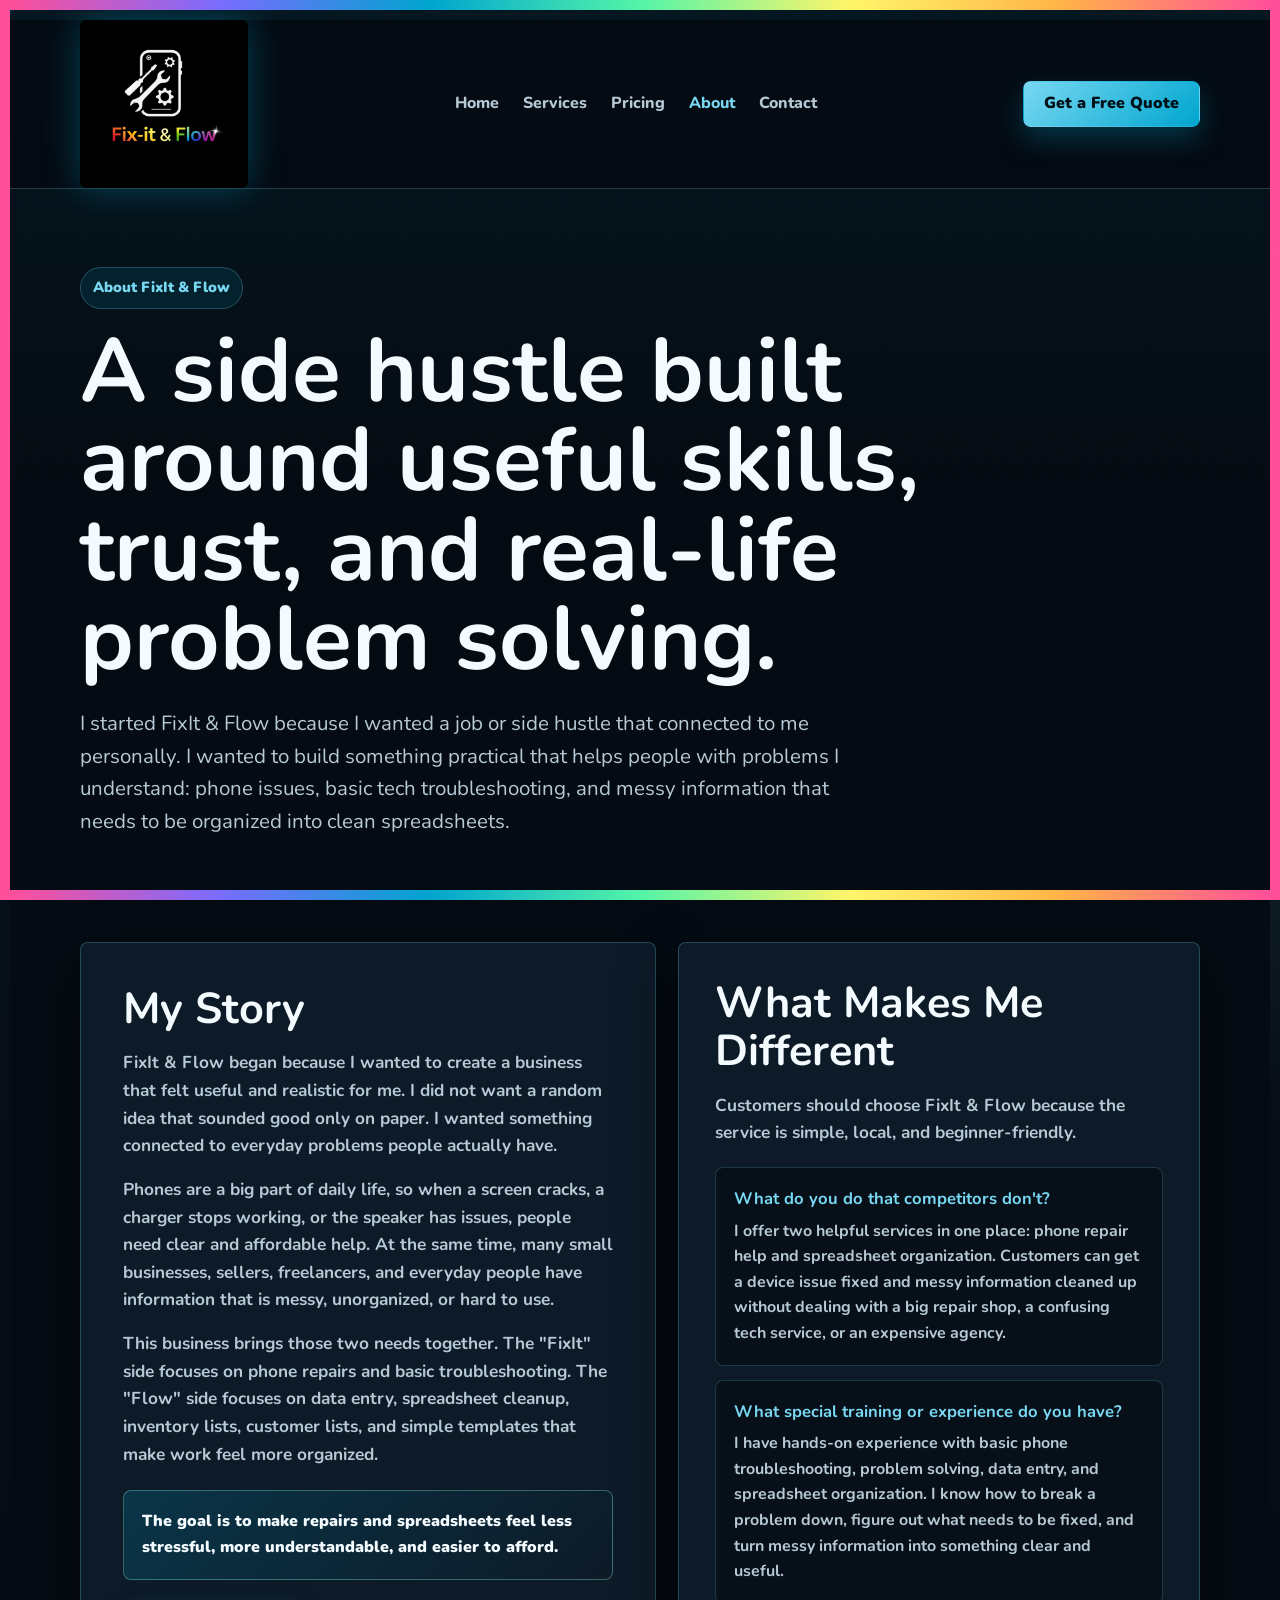
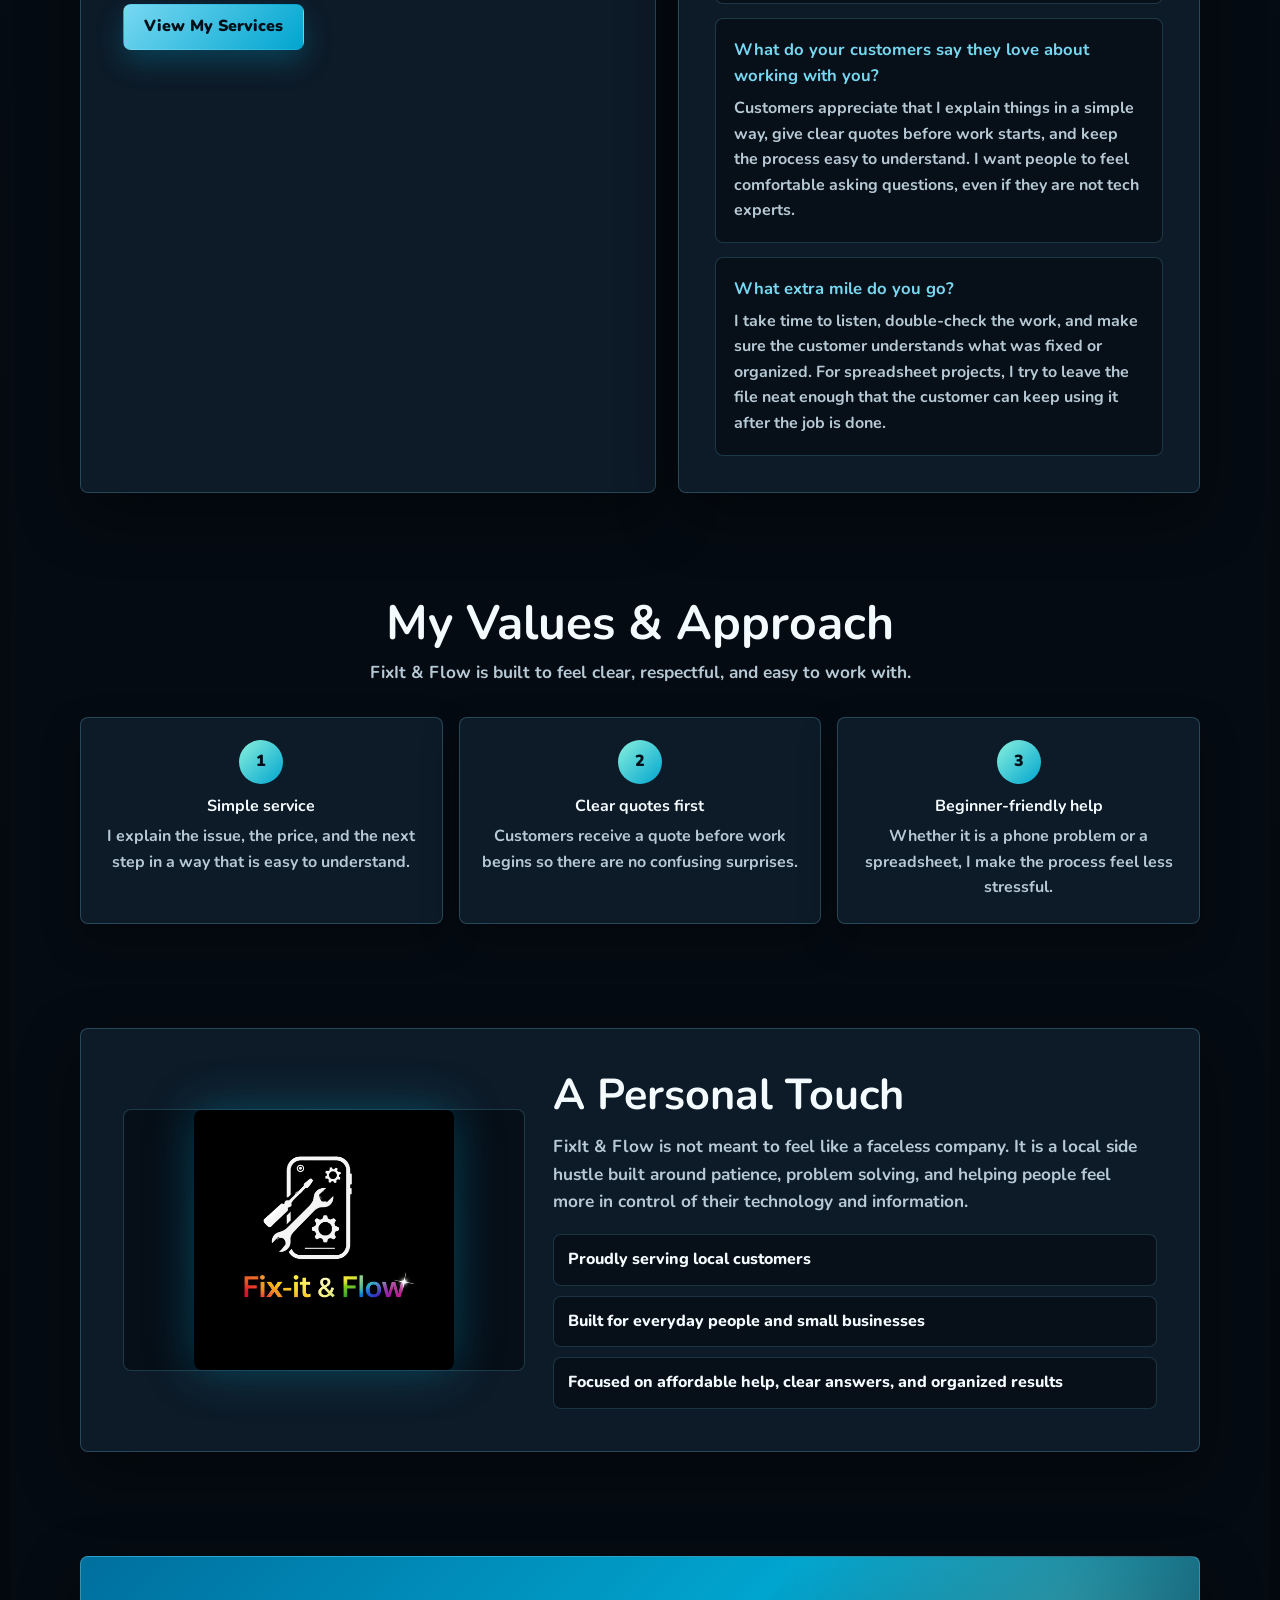
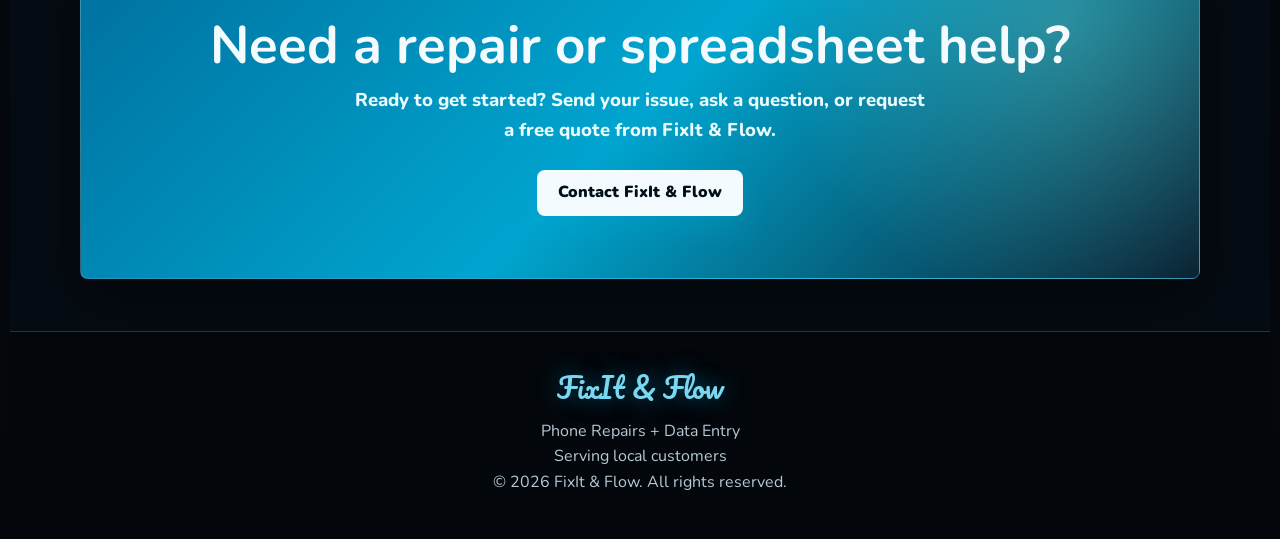
==== about.html @ c1dbcee1 "Add connected FixIt & Flow website pages" ====
﻿<!DOCTYPE html>
<html lang="en">
<head>
  <meta charset="UTF-8">
  <meta name="viewport" content="width=device-width, initial-scale=1.0">
  <title>About | FixIt & Flow Website</title>
  <link rel="preconnect" href="https://fonts.googleapis.com">
  <link rel="preconnect" href="https://fonts.gstatic.com" crossorigin>
  <link href="https://fonts.googleapis.com/css2?family=Nunito:wght@400;600;700;800;900&family=Pacifico&display=swap" rel="stylesheet">
  <style>
    :root {
      --black: #050b12;
      --card: #0d1a27;
      --blue: #00A5CF;
      --sky: #78d8f2;
      --mint: #8af0dd;
      --text: #f4fbff;
      --muted: #b6c9d5;
      --line: rgba(120, 216, 242, 0.24);
      --radius: 8px;
      --shadow: 0 22px 60px rgba(0, 0, 0, 0.38);
    }

    * {
      box-sizing: border-box;
      margin: 0;
      padding: 0;
    }

    html {
      scroll-behavior: smooth;
    }

    body {
      min-height: 100vh;
      padding: 10px;
      color: var(--text);
      font-family: "Nunito", system-ui, sans-serif;
      line-height: 1.6;
      background:
        radial-gradient(circle at 12% 8%, rgba(0, 165, 207, 0.26), transparent 34rem),
        radial-gradient(circle at 84% 18%, rgba(138, 240, 221, 0.14), transparent 30rem),
        linear-gradient(180deg, #08131e 0%, var(--black) 45%, #03070c 100%);
    }

    body::before {
      content: "";
      position: fixed;
      inset: 0;
      z-index: 50;
      pointer-events: none;
      border: 10px solid transparent;
      border-image: linear-gradient(270deg, #ff4f9a, #ffb347, #fff56a, #54f4a8, #00A5CF, #7a6cff, #ff4f9a) 1;
    }

    a {
      color: inherit;
      text-decoration: none;
    }

    .page {
      overflow: hidden;
      min-height: calc(100vh - 20px);
      border-radius: var(--radius);
      background:
        linear-gradient(180deg, rgba(0, 165, 207, 0.08), rgba(0, 0, 0, 0) 30rem),
        var(--black);
    }

    .container {
      width: min(1120px, calc(100% - 32px));
      margin: 0 auto;
    }

    .site-header {
      position: sticky;
      top: 10px;
      z-index: 20;
      border-bottom: 1px solid var(--line);
      background: rgba(5, 11, 18, 0.9);
      backdrop-filter: blur(18px);
    }

    .nav {
      display: flex;
      align-items: center;
      justify-content: space-between;
      min-height: 78px;
      gap: 24px;
    }

    .header-logo {
      display: inline-flex;
      align-items: center;
      flex: 0 0 auto;
    }

    .header-logo img {
      display: block;
      width: clamp(118px, 18vw, 168px);
      height: auto;
      border-radius: 6px;
      filter: drop-shadow(0 0 18px rgba(0, 165, 207, 0.35));
    }

    .nav-links {
      display: flex;
      align-items: center;
      gap: 24px;
      color: var(--muted);
      font-weight: 800;
    }

    .nav-links a:hover,
    .nav-links .active {
      color: var(--sky);
    }

    .button {
      display: inline-flex;
      align-items: center;
      justify-content: center;
      min-height: 46px;
      padding: 0 20px;
      border: 1px solid transparent;
      border-radius: var(--radius);
      color: #001018;
      background: linear-gradient(135deg, var(--sky), var(--blue));
      box-shadow: 0 12px 28px rgba(0, 165, 207, 0.28);
      font-weight: 900;
      transition: transform 180ms ease, box-shadow 180ms ease;
    }

    .button:hover {
      transform: translateY(-2px);
      box-shadow: 0 16px 34px rgba(0, 165, 207, 0.38);
    }

    .hero {
      padding: 88px 0 52px;
    }

    .eyebrow {
      display: inline-flex;
      margin-bottom: 18px;
      padding: 8px 12px;
      border: 1px solid rgba(120, 216, 242, 0.25);
      border-radius: 999px;
      color: var(--sky);
      background: rgba(0, 165, 207, 0.12);
      font-size: 0.92rem;
      font-weight: 900;
    }

    h1 {
      max-width: 900px;
      font-size: clamp(2.7rem, 7vw, 5.6rem);
      line-height: 1;
      letter-spacing: 0;
    }

    .hero-text {
      max-width: 760px;
      margin-top: 22px;
      color: var(--muted);
      font-size: clamp(1.08rem, 2vw, 1.28rem);
    }

    .section {
      padding: 52px 0;
    }

    .section-heading {
      max-width: 760px;
      margin: 0 auto 30px;
      text-align: center;
    }

    .section-heading h2 {
      margin-bottom: 10px;
      font-size: clamp(1.9rem, 4vw, 3rem);
      line-height: 1.1;
    }

    .section-heading p {
      color: var(--muted);
      font-size: 1.08rem;
      font-weight: 700;
    }

    .about-grid {
      display: grid;
      grid-template-columns: minmax(0, 1.05fr) minmax(300px, 0.95fr);
      gap: 22px;
      align-items: stretch;
    }

    .card {
      border: 1px solid var(--line);
      border-radius: var(--radius);
      background: var(--card);
      box-shadow: var(--shadow);
    }

    .story-card {
      padding: clamp(26px, 5vw, 42px);
    }

    .story-card h2,
    .answers-card h2 {
      margin-bottom: 16px;
      color: var(--text);
      font-size: clamp(1.8rem, 4vw, 2.7rem);
      line-height: 1.12;
    }

    .story-card p,
    .answers-card p {
      color: var(--muted);
      font-size: 1.08rem;
      font-weight: 700;
    }

    .story-card p + p {
      margin-top: 16px;
    }

    .story-card .button {
      margin-top: 24px;
    }

    .highlight {
      margin-top: 22px;
      padding: 18px;
      border: 1px solid rgba(138, 240, 221, 0.34);
      border-radius: var(--radius);
      color: var(--text);
      background: linear-gradient(135deg, rgba(0, 165, 207, 0.2), rgba(13, 26, 39, 0.9));
      font-weight: 900;
    }

    .answers-card {
      padding: clamp(24px, 5vw, 36px);
    }

    .answer-list {
      display: grid;
      gap: 14px;
      margin-top: 20px;
      list-style: none;
    }

    .answer-list li {
      padding: 18px;
      border: 1px solid rgba(120, 216, 242, 0.2);
      border-radius: var(--radius);
      background: rgba(5, 11, 18, 0.64);
    }

    .answer-list strong {
      display: block;
      margin-bottom: 6px;
      color: var(--sky);
      font-size: 1.04rem;
    }

    .answer-list span {
      display: block;
      color: var(--muted);
      font-weight: 700;
    }

    .values {
      display: grid;
      grid-template-columns: repeat(3, minmax(0, 1fr));
      gap: 16px;
    }

    .value-card {
      padding: 22px;
      border: 1px solid var(--line);
      border-radius: var(--radius);
      background: var(--card);
      text-align: center;
      box-shadow: 0 16px 38px rgba(0, 0, 0, 0.25);
    }

    .value-marker {
      display: grid;
      place-items: center;
      width: 44px;
      height: 44px;
      margin: 0 auto 12px;
      border-radius: 50%;
      color: #001018;
      background: linear-gradient(135deg, var(--mint), var(--blue));
      font-weight: 900;
    }

    .value-card strong {
      display: block;
      margin-bottom: 8px;
      color: var(--text);
      line-height: 1.25;
    }

    .value-card p {
      color: var(--muted);
      font-weight: 700;
    }

    .personal-card {
      display: grid;
      grid-template-columns: minmax(0, 0.8fr) minmax(0, 1.2fr);
      gap: 28px;
      align-items: center;
      padding: clamp(26px, 5vw, 42px);
    }

    .logo-panel {
      display: grid;
      place-items: center;
      min-height: 260px;
      border: 1px solid rgba(120, 216, 242, 0.22);
      border-radius: var(--radius);
      background:
        radial-gradient(circle, rgba(0, 165, 207, 0.18), transparent 62%),
        rgba(5, 11, 18, 0.72);
    }

    .logo-panel img {
      width: min(260px, 76%);
      height: auto;
      border-radius: 8px;
      filter: drop-shadow(0 0 24px rgba(0, 165, 207, 0.34));
    }

    .personal-card h2 {
      margin-bottom: 14px;
      font-size: clamp(1.8rem, 4vw, 2.7rem);
      line-height: 1.12;
    }

    .personal-card p {
      color: var(--muted);
      font-size: 1.08rem;
      font-weight: 700;
    }

    .fact-list {
      display: grid;
      gap: 10px;
      margin-top: 18px;
      list-style: none;
    }

    .fact-list li {
      padding: 12px 14px;
      border: 1px solid rgba(120, 216, 242, 0.18);
      border-radius: var(--radius);
      color: var(--text);
      background: rgba(5, 11, 18, 0.62);
      font-weight: 800;
    }

    .cta-panel {
      padding: clamp(34px, 7vw, 62px);
      border: 1px solid rgba(120, 216, 242, 0.35);
      border-radius: var(--radius);
      background:
        radial-gradient(circle at 88% 20%, rgba(138, 240, 221, 0.28), transparent 18rem),
        linear-gradient(135deg, #006f9e, var(--blue), #0b2232);
      text-align: center;
      box-shadow: var(--shadow);
    }

    .cta-panel h2 {
      font-size: clamp(2rem, 5vw, 3.3rem);
      line-height: 1.05;
    }

    .cta-panel p {
      max-width: 580px;
      margin: 12px auto 24px;
      color: #e8fbff;
      font-size: 1.16rem;
      font-weight: 800;
    }

    .button-light {
      color: #001018;
      background: var(--text);
    }

    .footer {
      padding: 34px 0;
      border-top: 1px solid var(--line);
      color: var(--muted);
      background: #03070c;
      text-align: center;
    }

    .footer-logo {
      display: block;
      margin-bottom: 8px;
      color: var(--sky);
      font-family: "Pacifico", cursive;
      font-size: 1.75rem;
      text-shadow: 0 0 22px rgba(0, 165, 207, 0.5);
    }

    @media (max-width: 900px) {
      .nav {
        align-items: flex-start;
        flex-direction: column;
        padding: 16px 0;
      }

      .nav-links {
        width: 100%;
        flex-wrap: wrap;
        gap: 14px 18px;
      }

      .nav .button {
        width: 100%;
      }

      .about-grid,
      .values,
      .personal-card {
        grid-template-columns: 1fr;
      }
    }

    @media (max-width: 560px) {
      body {
        padding: 7px;
      }

      body::before {
        border-width: 7px;
      }

      .container {
        width: min(100% - 22px, 1120px);
      }

      .hero {
        padding: 58px 0 36px;
      }

      .section {
        padding: 42px 0;
      }

      .header-logo img {
        width: 132px;
      }
    }
  </style>
</head>
<body>
  <div class="page">
    <header class="site-header">
      <nav class="container nav" aria-label="Main navigation">
        <a class="header-logo" href="index.html" aria-label="FixIt & Flow home">
          <img src="fixit-flow-logo.jpeg" alt="Fix-it & Flow logo">
        </a>
        <div class="nav-links">
          <a href="index.html">Home</a>
          <a href="index.html#services">Services</a>
          <a href="index.html#pricing">Pricing</a>
          <a class="active" href="about.html">About</a>
          <a href="business-card.html">Contact</a>
        </div>
        <a class="button" href="business-card.html">Get a Free Quote</a>
      </nav>
    </header>

    <main>
      <section class="hero">
        <div class="container">
          <span class="eyebrow">About FixIt & Flow</span>
          <h1>A side hustle built around useful skills, trust, and real-life problem solving.</h1>
          <p class="hero-text">I started FixIt & Flow because I wanted a job or side hustle that connected to me personally. I wanted to build something practical that helps people with problems I understand: phone issues, basic tech troubleshooting, and messy information that needs to be organized into clean spreadsheets.</p>
        </div>
      </section>

      <section class="section">
        <div class="container about-grid">
          <article class="card story-card">
            <h2>My Story</h2>
            <p>FixIt & Flow began because I wanted to create a business that felt useful and realistic for me. I did not want a random idea that sounded good only on paper. I wanted something connected to everyday problems people actually have.</p>
            <p>Phones are a big part of daily life, so when a screen cracks, a charger stops working, or the speaker has issues, people need clear and affordable help. At the same time, many small businesses, sellers, freelancers, and everyday people have information that is messy, unorganized, or hard to use.</p>
            <p>This business brings those two needs together. The "FixIt" side focuses on phone repairs and basic troubleshooting. The "Flow" side focuses on data entry, spreadsheet cleanup, inventory lists, customer lists, and simple templates that make work feel more organized.</p>
            <div class="highlight">The goal is to make repairs and spreadsheets feel less stressful, more understandable, and easier to afford.</div>
            <a class="button" href="index.html#services">View My Services</a>
          </article>

          <article class="card answers-card">
            <h2>What Makes Me Different</h2>
            <p>Customers should choose FixIt & Flow because the service is simple, local, and beginner-friendly.</p>
            <ul class="answer-list">
              <li>
                <strong>What do you do that competitors don't?</strong>
                <span>I offer two helpful services in one place: phone repair help and spreadsheet organization. Customers can get a device issue fixed and messy information cleaned up without dealing with a big repair shop, a confusing tech service, or an expensive agency.</span>
              </li>
              <li>
                <strong>What special training or experience do you have?</strong>
                <span>I have hands-on experience with basic phone troubleshooting, problem solving, data entry, and spreadsheet organization. I know how to break a problem down, figure out what needs to be fixed, and turn messy information into something clear and useful.</span>
              </li>
              <li>
                <strong>What do your customers say they love about working with you?</strong>
                <span>Customers appreciate that I explain things in a simple way, give clear quotes before work starts, and keep the process easy to understand. I want people to feel comfortable asking questions, even if they are not tech experts.</span>
              </li>
              <li>
                <strong>What extra mile do you go?</strong>
                <span>I take time to listen, double-check the work, and make sure the customer understands what was fixed or organized. For spreadsheet projects, I try to leave the file neat enough that the customer can keep using it after the job is done.</span>
              </li>
            </ul>
          </article>
        </div>
      </section>

      <section class="section">
        <div class="container">
          <div class="section-heading">
            <h2>My Values & Approach</h2>
            <p>FixIt & Flow is built to feel clear, respectful, and easy to work with.</p>
          </div>

          <div class="values">
            <article class="value-card">
              <span class="value-marker">1</span>
              <strong>Simple service</strong>
              <p>I explain the issue, the price, and the next step in a way that is easy to understand.</p>
            </article>
            <article class="value-card">
              <span class="value-marker">2</span>
              <strong>Clear quotes first</strong>
              <p>Customers receive a quote before work begins so there are no confusing surprises.</p>
            </article>
            <article class="value-card">
              <span class="value-marker">3</span>
              <strong>Beginner-friendly help</strong>
              <p>Whether it is a phone problem or a spreadsheet, I make the process feel less stressful.</p>
            </article>
          </div>
        </div>
      </section>

      <section class="section">
        <div class="container">
          <article class="card personal-card">
            <div class="logo-panel">
              <img src="fixit-flow-logo.jpeg" alt="Fix-it & Flow logo">
            </div>
            <div>
              <h2>A Personal Touch</h2>
              <p>FixIt & Flow is not meant to feel like a faceless company. It is a local side hustle built around patience, problem solving, and helping people feel more in control of their technology and information.</p>
              <ul class="fact-list">
                <li>Proudly serving local customers</li>
                <li>Built for everyday people and small businesses</li>
                <li>Focused on affordable help, clear answers, and organized results</li>
              </ul>
            </div>
          </article>
        </div>
      </section>

      <section class="section">
        <div class="container">
          <div class="cta-panel">
            <h2>Need a repair or spreadsheet help?</h2>
            <p>Ready to get started? Send your issue, ask a question, or request a free quote from FixIt & Flow.</p>
            <a class="button button-light" href="business-card.html">Contact FixIt & Flow</a>
          </div>
        </div>
      </section>
    </main>

    <footer class="footer">
      <div class="container">
        <span class="footer-logo">FixIt & Flow</span>
        <p>Phone Repairs + Data Entry</p>
        <p>Serving local customers</p>
        <p>&copy; 2026 FixIt & Flow. All rights reserved.</p>
      </div>
    </footer>
  </div>
</body>
</html>
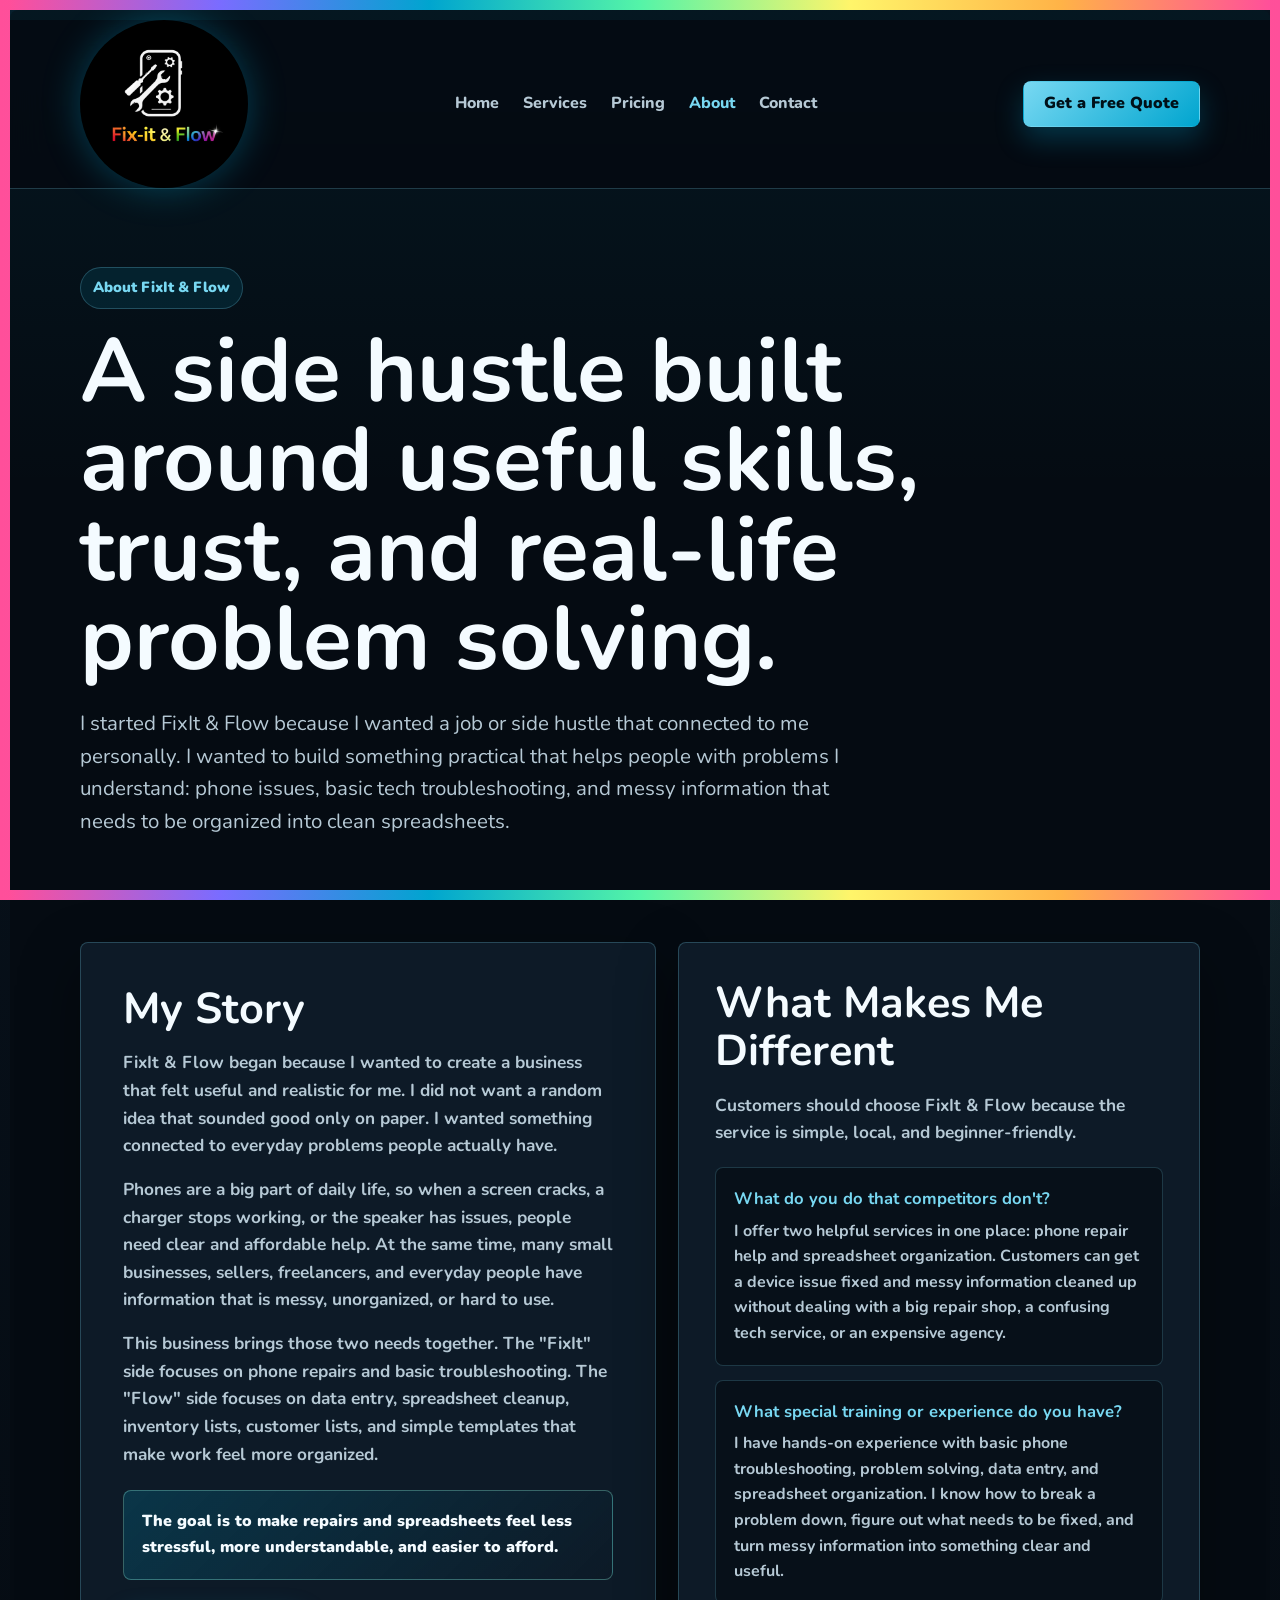
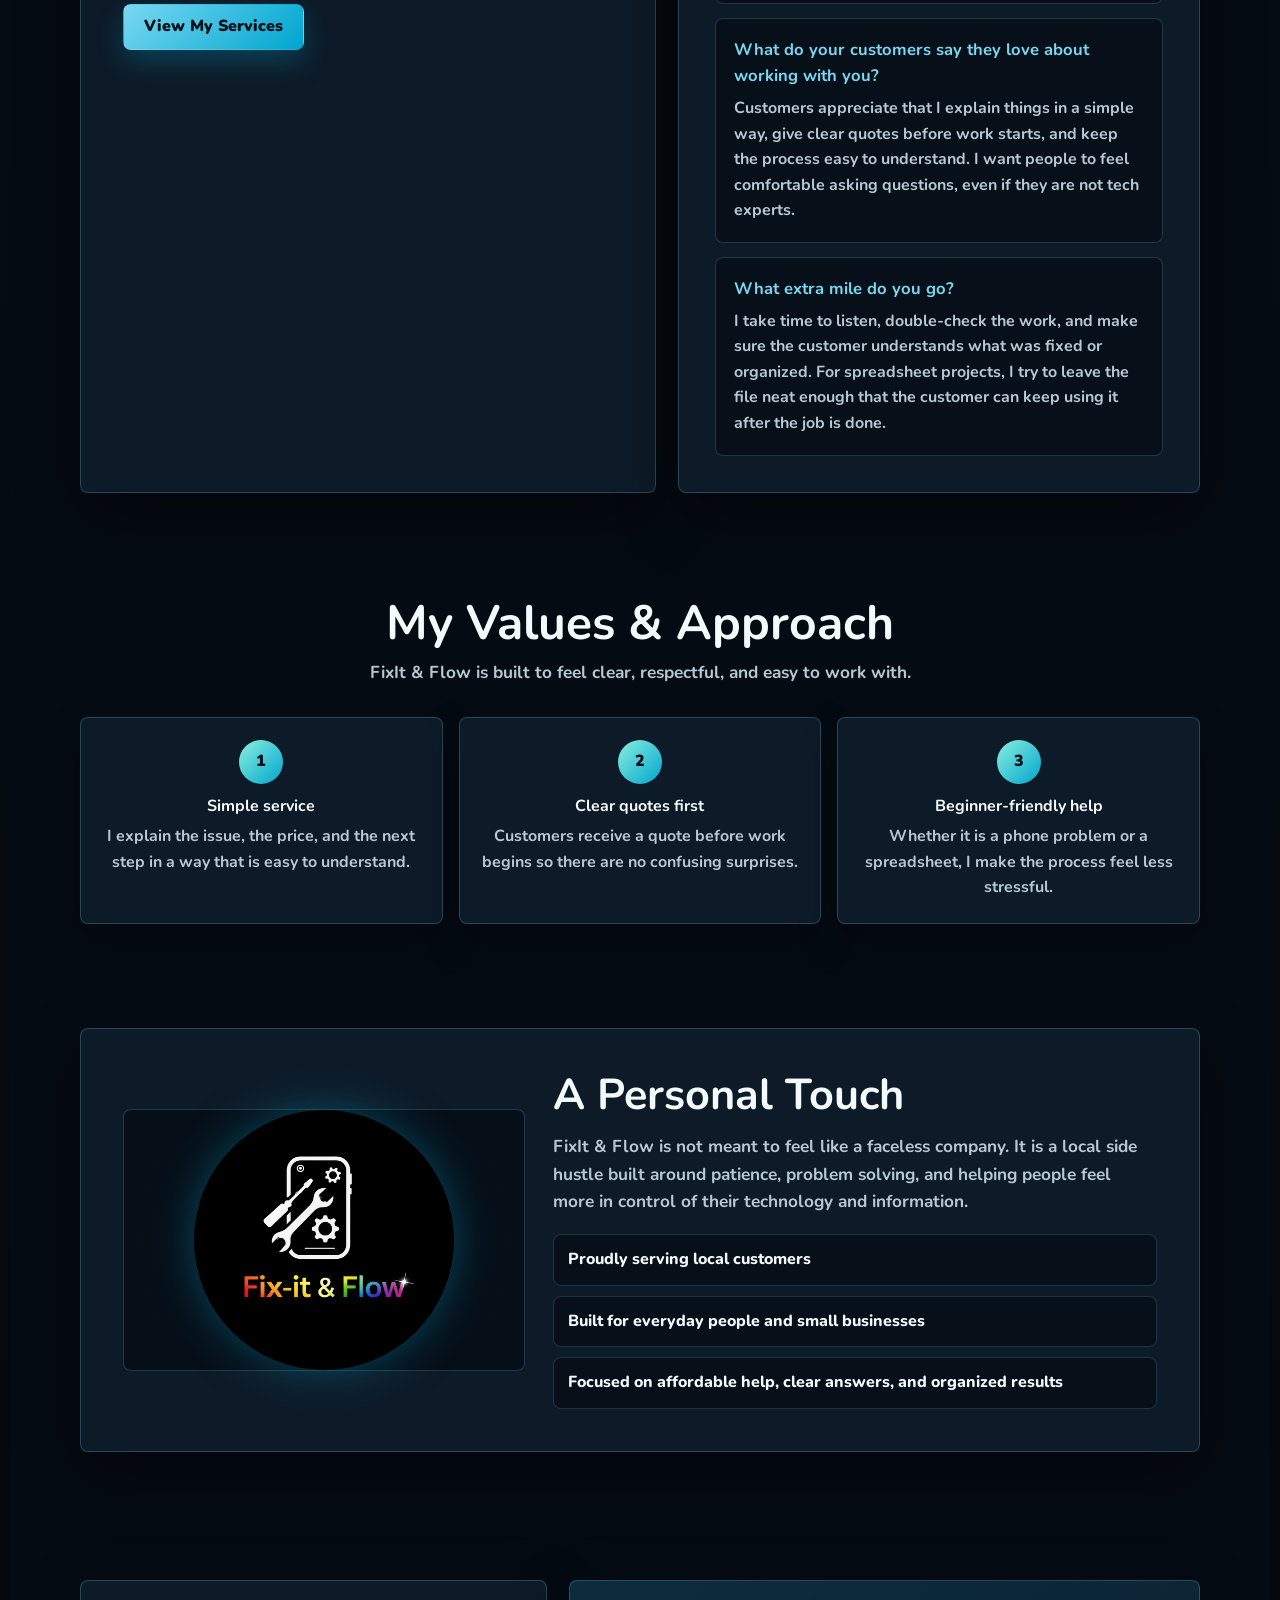
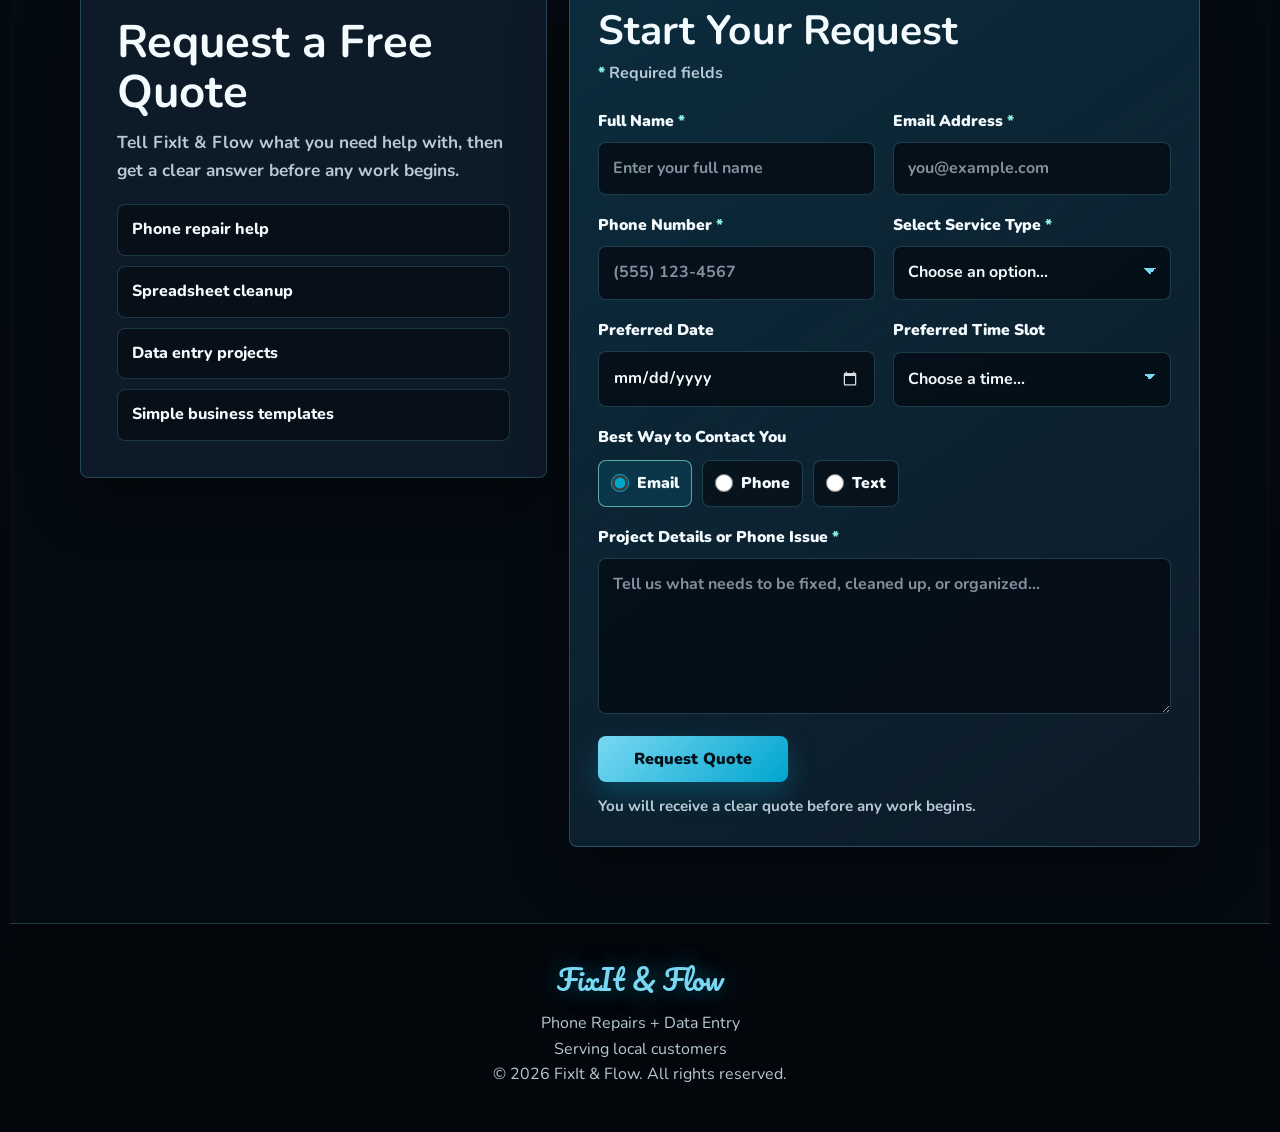
==== commit 1e288822: "Add validated quote form email flow" ====
--- a/about.html
+++ b/about.html
@@ -7,6 +7,7 @@
   <link rel="preconnect" href="https://fonts.googleapis.com">
   <link rel="preconnect" href="https://fonts.gstatic.com" crossorigin>
   <link href="https://fonts.googleapis.com/css2?family=Nunito:wght@400;600;700;800;900&family=Pacifico&display=swap" rel="stylesheet">
+  <link rel="stylesheet" href="quote-form.css">
   <style>
     :root {
       --black: #050b12;
@@ -99,7 +100,8 @@
       display: block;
       width: clamp(118px, 18vw, 168px);
       height: auto;
-      border-radius: 6px;
+      border-radius: 50%;
+      object-fit: cover;
       filter: drop-shadow(0 0 18px rgba(0, 165, 207, 0.35));
     }
 
@@ -331,7 +333,8 @@
     .logo-panel img {
       width: min(260px, 76%);
       height: auto;
-      border-radius: 8px;
+      border-radius: 50%;
+      object-fit: cover;
       filter: drop-shadow(0 0 24px rgba(0, 165, 207, 0.34));
     }
 
@@ -464,17 +467,17 @@
   <div class="page">
     <header class="site-header">
       <nav class="container nav" aria-label="Main navigation">
-        <a class="header-logo" href="index.html" aria-label="FixIt & Flow home">
+        <a class="header-logo" href="homepage with logo.html" aria-label="FixIt & Flow home">
           <img src="fixit-flow-logo.jpeg" alt="Fix-it & Flow logo">
         </a>
         <div class="nav-links">
-          <a href="index.html">Home</a>
-          <a href="index.html#services">Services</a>
-          <a href="index.html#pricing">Pricing</a>
+          <a href="homepage with logo.html">Home</a>
+          <a href="services.html">Services</a>
+          <a href="services.html#pricing">Pricing</a>
           <a class="active" href="about.html">About</a>
-          <a href="business-card.html">Contact</a>
+          <a href="contact.html">Contact</a>
         </div>
-        <a class="button" href="business-card.html">Get a Free Quote</a>
+        <a class="button" href="#quote-request">Get a Free Quote</a>
       </nav>
     </header>
 
@@ -495,7 +498,7 @@
             <p>Phones are a big part of daily life, so when a screen cracks, a charger stops working, or the speaker has issues, people need clear and affordable help. At the same time, many small businesses, sellers, freelancers, and everyday people have information that is messy, unorganized, or hard to use.</p>
             <p>This business brings those two needs together. The "FixIt" side focuses on phone repairs and basic troubleshooting. The "Flow" side focuses on data entry, spreadsheet cleanup, inventory lists, customer lists, and simple templates that make work feel more organized.</p>
             <div class="highlight">The goal is to make repairs and spreadsheets feel less stressful, more understandable, and easier to afford.</div>
-            <a class="button" href="index.html#services">View My Services</a>
+            <a class="button" href="services.html">View My Services</a>
           </article>
 
           <article class="card answers-card">
@@ -569,13 +572,100 @@
         </div>
       </section>
 
-      <section class="section">
-        <div class="container">
-          <div class="cta-panel">
-            <h2>Need a repair or spreadsheet help?</h2>
-            <p>Ready to get started? Send your issue, ask a question, or request a free quote from FixIt & Flow.</p>
-            <a class="button button-light" href="business-card.html">Contact FixIt & Flow</a>
+      <section class="quote-section" id="quote-request">
+        <div class="container quote-shell">
+          <div class="quote-intro">
+            <h2>Request a Free Quote</h2>
+            <p>Tell FixIt & Flow what you need help with, then get a clear answer before any work begins.</p>
+            <ul class="quote-points">
+              <li>Phone repair help</li>
+              <li>Spreadsheet cleanup</li>
+              <li>Data entry projects</li>
+              <li>Simple business templates</li>
+            </ul>
           </div>
+
+          <form class="site-quote-form" action="https://formsubmit.co/Nmoreland51@gmail.com" method="post" novalidate>
+            <input type="hidden" name="_subject" value="New FixIt & Flow quote request">
+            <input type="hidden" name="_template" value="table">
+            <input type="hidden" name="_captcha" value="false">
+            <div class="quote-form-heading">
+              <h2>Start Your Request</h2>
+              <p><span class="required-note">*</span> Required fields</p>
+            </div>
+
+            <div class="quote-form-grid">
+              <div class="quote-field">
+                <label for="about-fullname">Full Name <span class="required-mark">*</span></label>
+                <input type="text" id="about-fullname" name="Full Name" placeholder="Enter your full name" required>
+              </div>
+
+              <div class="quote-field">
+                <label for="about-email">Email Address <span class="required-mark">*</span></label>
+                <input type="email" id="about-email" name="Email Address" placeholder="you@example.com" required>
+              </div>
+
+              <div class="quote-field">
+                <label for="about-phone">Phone Number <span class="required-mark">*</span></label>
+                <input type="tel" id="about-phone" name="Phone Number" placeholder="(555) 123-4567" required>
+              </div>
+
+              <div class="quote-field">
+                <label for="about-service">Select Service Type <span class="required-mark">*</span></label>
+                <select id="about-service" name="Service Type" required>
+                  <option value="">Choose an option...</option>
+                  <option value="Phone repair">Phone Repair</option>
+                  <option value="Data entry">Data Entry</option>
+                  <option value="Spreadsheet cleanup">Spreadsheet Cleanup</option>
+                  <option value="Business template">Simple Business Template</option>
+                  <option value="Not sure">Not Sure Yet</option>
+                </select>
+              </div>
+
+              <div class="quote-field">
+                <label for="about-date">Preferred Date</label>
+                <input type="date" id="about-date" name="Preferred Date">
+              </div>
+
+              <div class="quote-field">
+                <label for="about-time">Preferred Time Slot</label>
+                <select id="about-time" name="Preferred Time Slot">
+                  <option value="">Choose a time...</option>
+                  <option value="Morning">Morning</option>
+                  <option value="Afternoon">Afternoon</option>
+                  <option value="Evening">Evening</option>
+                </select>
+              </div>
+
+              <fieldset class="quote-choice-group">
+                <legend>Best Way to Contact You</legend>
+                <div class="quote-choice-options">
+                  <label class="quote-choice-option" for="about-contact-email">
+                    <input type="radio" id="about-contact-email" name="Preferred Contact Method" value="Email" checked>
+                    Email
+                  </label>
+                  <label class="quote-choice-option" for="about-contact-phone">
+                    <input type="radio" id="about-contact-phone" name="Preferred Contact Method" value="Phone">
+                    Phone
+                  </label>
+                  <label class="quote-choice-option" for="about-contact-text">
+                    <input type="radio" id="about-contact-text" name="Preferred Contact Method" value="Text">
+                    Text
+                  </label>
+                </div>
+              </fieldset>
+
+              <div class="quote-field full">
+                <label for="about-message">Project Details or Phone Issue <span class="required-mark">*</span></label>
+                <textarea id="about-message" name="Project Details or Phone Issue" rows="5" placeholder="Tell us what needs to be fixed, cleaned up, or organized..." required></textarea>
+              </div>
+            </div>
+
+            <div class="quote-form-actions">
+              <button class="button quote-submit" type="submit">Request Quote</button>
+              <p class="quote-form-note">You will receive a clear quote before any work begins.</p>
+            </div>
+          </form>
         </div>
       </section>
     </main>
@@ -589,6 +679,7 @@
       </div>
     </footer>
   </div>
+  <script src="quote-form-validation.js"></script>
 </body>
 </html>
 
--- a/quote-form.css
+++ b/quote-form.css
@@ -0,0 +1,341 @@
+.quote-section {
+  padding: 76px 0;
+  scroll-margin-top: 112px;
+}
+
+.quote-shell {
+  display: grid;
+  grid-template-columns: minmax(260px, 0.85fr) minmax(0, 1.15fr);
+  gap: 22px;
+  align-items: start;
+}
+
+.quote-intro,
+.site-quote-form {
+  border: 1px solid var(--line);
+  border-radius: var(--radius);
+  background: var(--card, var(--black-card, #0d1a27));
+  box-shadow: var(--shadow);
+}
+
+.quote-intro {
+  padding: clamp(24px, 5vw, 36px);
+}
+
+.quote-intro h2 {
+  margin-bottom: 12px;
+  color: var(--text);
+  font-size: clamp(1.9rem, 4vw, 2.85rem);
+  line-height: 1.1;
+}
+
+.quote-intro p {
+  color: var(--muted);
+  font-size: 1.08rem;
+  font-weight: 700;
+}
+
+.quote-points {
+  display: grid;
+  gap: 10px;
+  margin-top: 20px;
+  list-style: none;
+}
+
+.quote-points li {
+  padding: 12px 14px;
+  border: 1px solid rgba(120, 216, 242, 0.2);
+  border-radius: var(--radius);
+  color: var(--text);
+  background: rgba(5, 11, 18, 0.64);
+  font-weight: 800;
+}
+
+.site-quote-form {
+  padding: 28px;
+  background:
+    linear-gradient(145deg, rgba(0, 165, 207, 0.13), rgba(13, 26, 39, 0.97)),
+    var(--card, var(--black-card, #0d1a27));
+}
+
+.quote-form-heading {
+  margin-bottom: 22px;
+}
+
+.quote-form-heading h2 {
+  margin-bottom: 8px;
+  font-size: clamp(1.8rem, 4vw, 2.55rem);
+  line-height: 1.08;
+}
+
+.quote-form-heading p,
+.quote-form-note {
+  color: var(--muted);
+  font-weight: 700;
+}
+
+.required-note,
+.required-mark {
+  color: var(--mint);
+  font-weight: 900;
+}
+
+.quote-form-grid {
+  display: grid;
+  grid-template-columns: repeat(2, minmax(0, 1fr));
+  gap: 18px;
+}
+
+.quote-field {
+  display: grid;
+  gap: 8px;
+}
+
+.quote-field.full {
+  grid-column: 1 / -1;
+}
+
+.site-quote-form label,
+.site-quote-form legend {
+  color: var(--text);
+  font-size: 0.98rem;
+  font-weight: 900;
+}
+
+.site-quote-form input,
+.site-quote-form select,
+.site-quote-form textarea {
+  width: 100%;
+  min-height: 50px;
+  border: 1px solid rgba(120, 216, 242, 0.22);
+  border-radius: var(--radius);
+  padding: 13px 14px;
+  color: var(--text);
+  background: rgba(5, 11, 18, 0.78);
+  font: inherit;
+  font-weight: 700;
+  outline: none;
+  transition: border-color 180ms ease, box-shadow 180ms ease, background 180ms ease;
+}
+
+.site-quote-form textarea {
+  min-height: 132px;
+  resize: vertical;
+}
+
+.site-quote-form select {
+  appearance: none;
+  background-image:
+    linear-gradient(45deg, transparent 50%, var(--sky) 50%),
+    linear-gradient(135deg, var(--sky) 50%, transparent 50%);
+  background-position:
+    calc(100% - 20px) 21px,
+    calc(100% - 14px) 21px;
+  background-size: 6px 6px;
+  background-repeat: no-repeat;
+  padding-right: 42px;
+}
+
+.site-quote-form option {
+  color: #001018;
+  background: var(--text);
+}
+
+.site-quote-form input[type="date"]::-webkit-calendar-picker-indicator {
+  cursor: pointer;
+  filter: invert(1);
+  opacity: 0.86;
+}
+
+.site-quote-form input::placeholder,
+.site-quote-form textarea::placeholder {
+  color: rgba(182, 201, 213, 0.7);
+  font-weight: 700;
+}
+
+.site-quote-form input:focus,
+.site-quote-form select:focus,
+.site-quote-form textarea:focus {
+  border-color: var(--sky);
+  background: rgba(3, 7, 12, 0.94);
+  box-shadow: 0 0 0 4px rgba(0, 165, 207, 0.18);
+}
+
+.quote-field.has-error input,
+.quote-field.has-error select,
+.quote-field.has-error textarea {
+  border-color: #ff6b6b;
+  box-shadow: 0 0 0 4px rgba(255, 107, 107, 0.16);
+}
+
+.field-error {
+  color: #ff8a8a;
+  font-size: 0.92rem;
+  font-weight: 800;
+  line-height: 1.35;
+}
+
+.field-error:empty {
+  display: none;
+}
+
+.form-success {
+  margin: 0 0 18px;
+  border: 1px solid rgba(138, 240, 221, 0.45);
+  border-radius: var(--radius);
+  padding: 14px 16px;
+  color: #b9fff4;
+  background: rgba(43, 201, 184, 0.14);
+  font-weight: 900;
+  line-height: 1.4;
+}
+
+.site-quote-form.is-success > :not(.form-success) {
+  display: none;
+}
+
+.form-success strong,
+.form-success span {
+  display: block;
+}
+
+.form-success strong {
+  margin-bottom: 6px;
+  color: var(--text);
+  font-size: 1.15rem;
+}
+
+.form-success-button {
+  margin-top: 14px;
+  border: 0;
+  border-radius: var(--radius);
+  padding: 11px 14px;
+  color: #001018;
+  background: linear-gradient(135deg, var(--sky), var(--blue));
+  font: inherit;
+  font-weight: 900;
+  cursor: pointer;
+}
+
+.form-success[hidden] {
+  display: none;
+}
+
+.form-failure {
+  margin: 0 0 18px;
+  border: 1px solid rgba(255, 107, 107, 0.45);
+  border-radius: var(--radius);
+  padding: 14px 16px;
+  color: #ffd0d0;
+  background: rgba(255, 107, 107, 0.13);
+  font-weight: 900;
+  line-height: 1.4;
+}
+
+.form-failure[hidden] {
+  display: none;
+}
+
+.site-quote-form .quote-submit:disabled {
+  opacity: 0.7;
+  cursor: wait;
+}
+
+.quote-choice-group {
+  grid-column: 1 / -1;
+  border: 0;
+}
+
+.quote-choice-options {
+  display: flex;
+  flex-wrap: wrap;
+  gap: 10px;
+  margin-top: 10px;
+}
+
+.quote-choice-option {
+  display: inline-flex;
+  align-items: center;
+  gap: 8px;
+  min-height: 44px;
+  padding: 10px 12px;
+  border: 1px solid rgba(120, 216, 242, 0.22);
+  border-radius: var(--radius);
+  color: var(--muted);
+  background: rgba(5, 11, 18, 0.64);
+  font-weight: 900;
+  cursor: pointer;
+  transition: border-color 180ms ease, color 180ms ease, background 180ms ease;
+}
+
+.quote-choice-option input {
+  width: 18px;
+  height: 18px;
+  min-height: 0;
+  padding: 0;
+  box-shadow: none;
+  accent-color: var(--blue);
+  cursor: pointer;
+}
+
+.quote-choice-option:has(input:checked),
+.quote-choice-option:hover {
+  border-color: rgba(138, 240, 221, 0.62);
+  color: var(--text);
+  background: rgba(0, 165, 207, 0.14);
+}
+
+.quote-form-actions {
+  display: flex;
+  flex-wrap: wrap;
+  gap: 12px;
+  align-items: center;
+  margin-top: 22px;
+}
+
+.site-quote-form .quote-submit {
+  min-width: 190px;
+  border: 0;
+  color: #001018;
+  background: linear-gradient(135deg, var(--sky), var(--blue));
+  box-shadow: 0 12px 28px rgba(0, 165, 207, 0.28);
+  cursor: pointer;
+  font-family: inherit;
+  font-size: 1rem;
+}
+
+.site-quote-form .quote-submit:hover {
+  box-shadow: 0 16px 34px rgba(0, 165, 207, 0.38);
+}
+
+.quote-form-note {
+  font-size: 0.95rem;
+}
+
+@media (max-width: 900px) {
+  .quote-shell {
+    grid-template-columns: 1fr;
+  }
+}
+
+@media (max-width: 560px) {
+  .quote-section {
+    padding: 56px 0;
+  }
+
+  .site-quote-form {
+    padding: 22px;
+  }
+
+  .quote-form-grid {
+    grid-template-columns: 1fr;
+  }
+
+  .quote-choice-options {
+    flex-direction: column;
+  }
+
+  .site-quote-form .quote-submit {
+    width: 100%;
+  }
+}
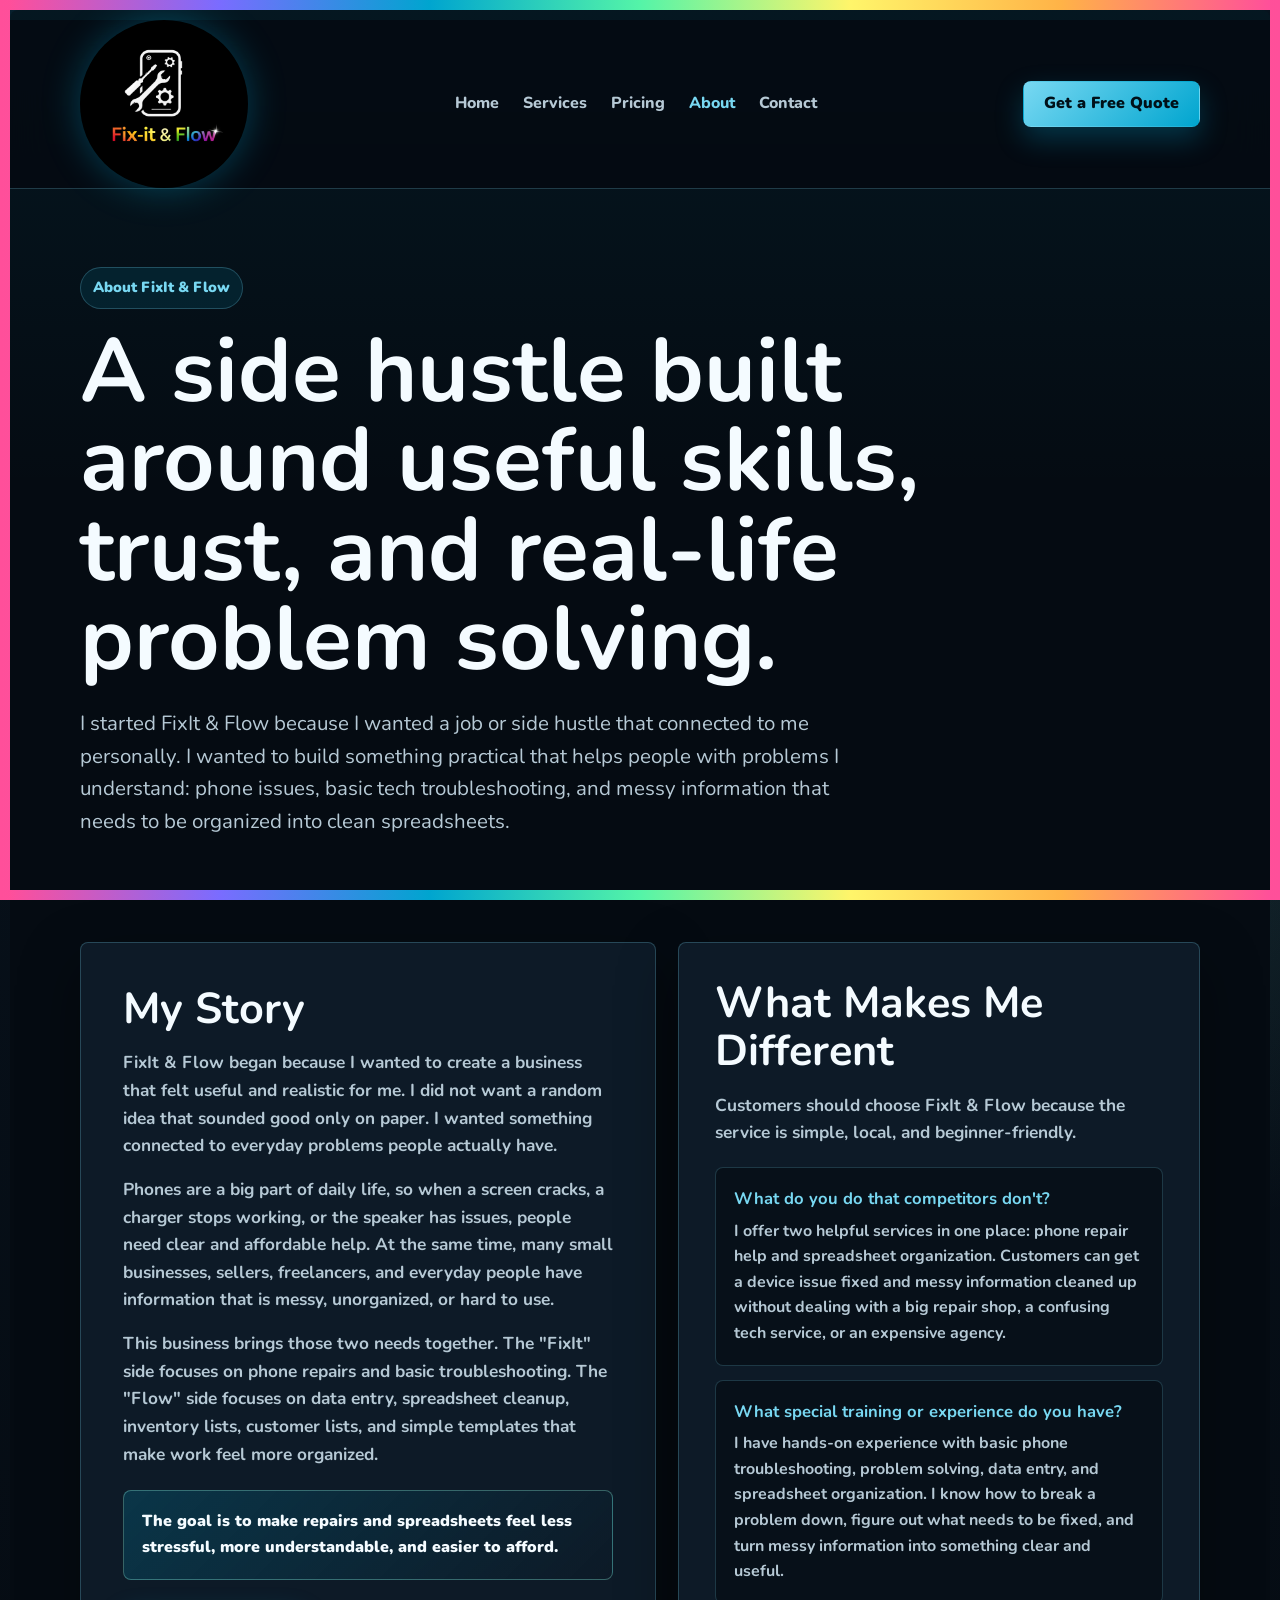
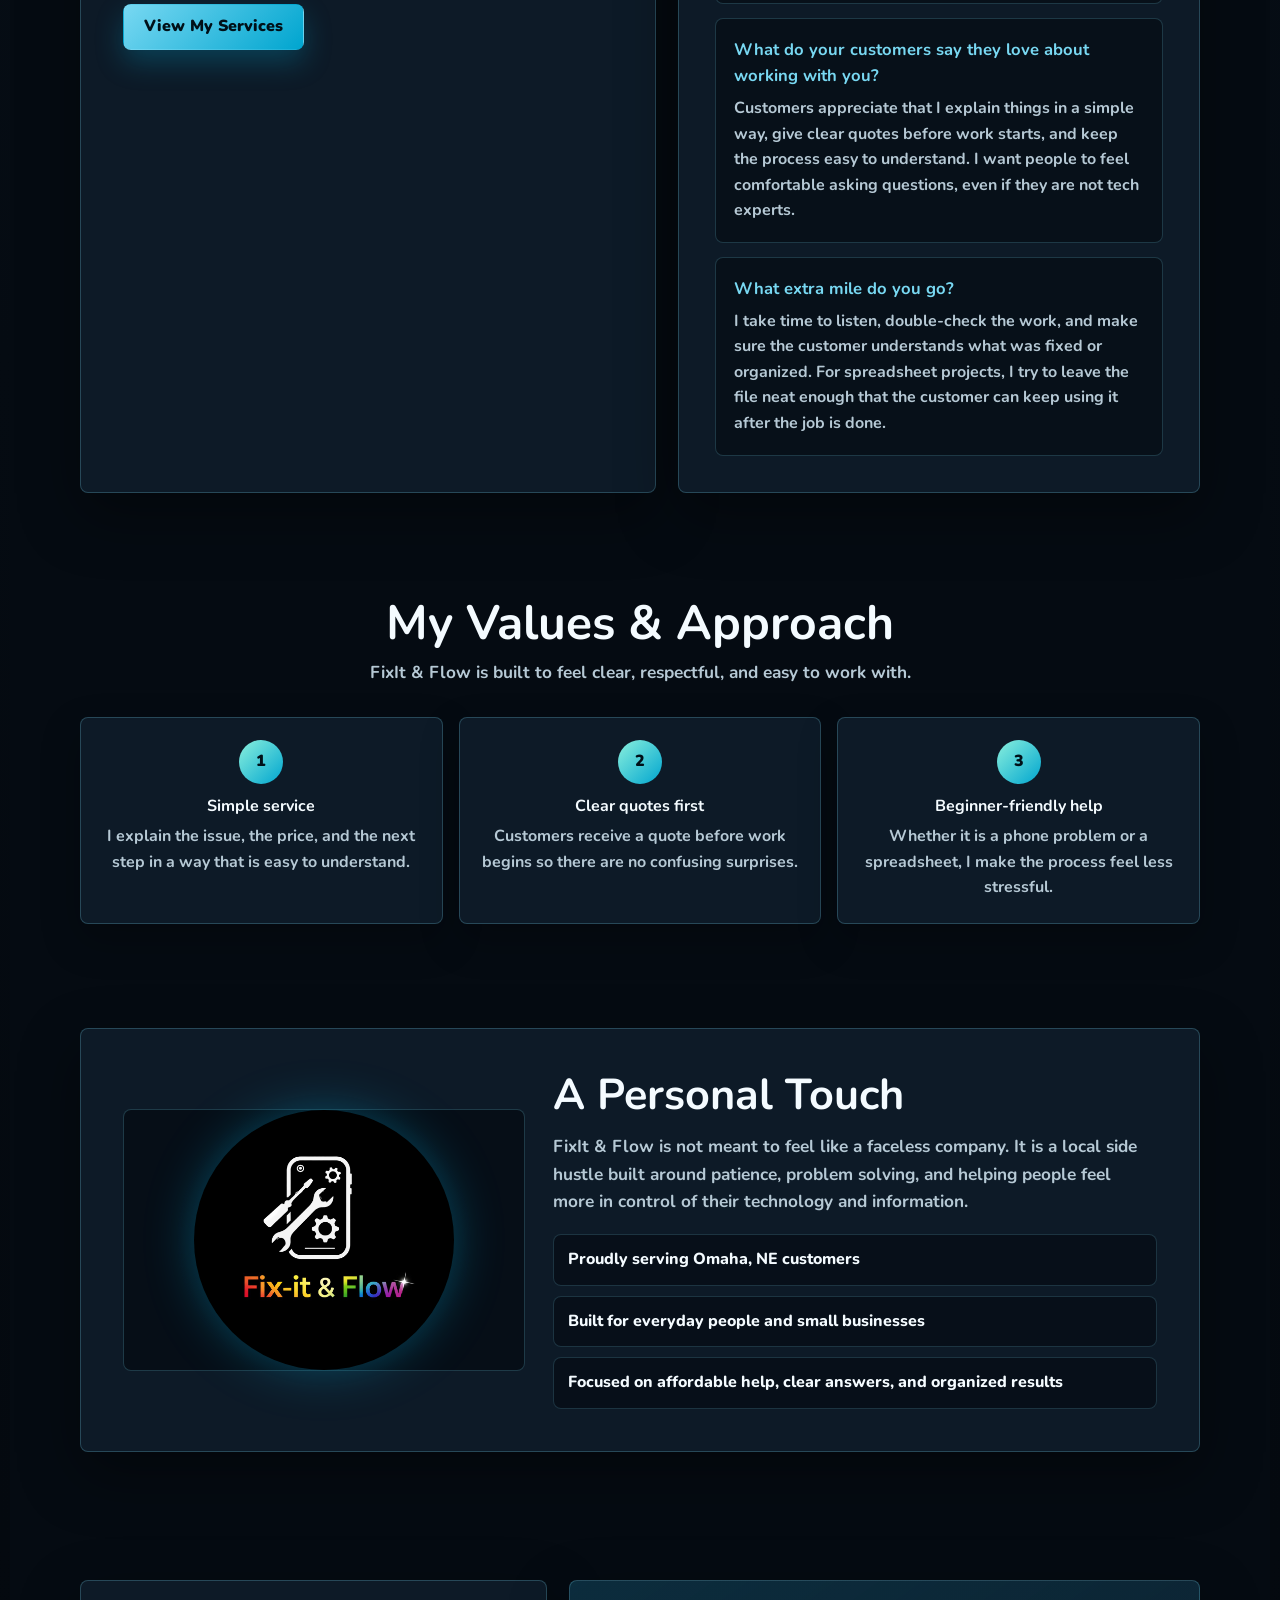
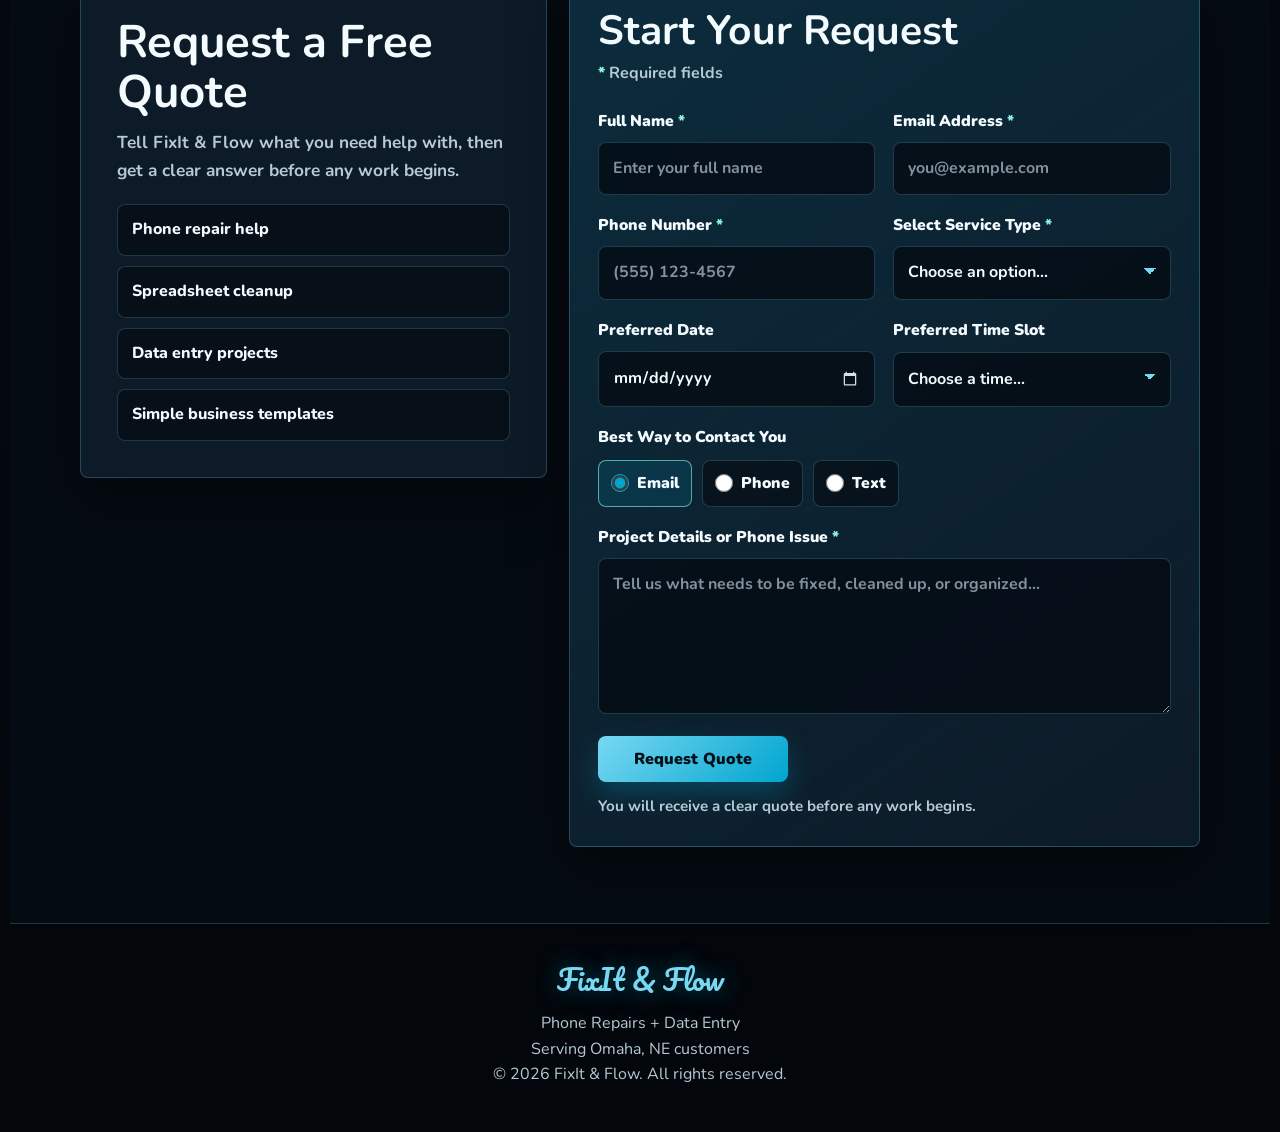
==== commit 70b9c81d: "Specify Omaha service area" ====
--- a/about.html
+++ b/about.html
@@ -563,7 +563,7 @@
               <h2>A Personal Touch</h2>
               <p>FixIt & Flow is not meant to feel like a faceless company. It is a local side hustle built around patience, problem solving, and helping people feel more in control of their technology and information.</p>
               <ul class="fact-list">
-                <li>Proudly serving local customers</li>
+                <li>Proudly serving Omaha, NE customers</li>
                 <li>Built for everyday people and small businesses</li>
                 <li>Focused on affordable help, clear answers, and organized results</li>
               </ul>
@@ -674,7 +674,7 @@
       <div class="container">
         <span class="footer-logo">FixIt & Flow</span>
         <p>Phone Repairs + Data Entry</p>
-        <p>Serving local customers</p>
+        <p>Serving Omaha, NE customers</p>
         <p>&copy; 2026 FixIt & Flow. All rights reserved.</p>
       </div>
     </footer>
--- a/quote-form.css
+++ b/quote-form.css
@@ -195,7 +195,7 @@
 }
 
 .form-success strong,
-.form-success span {
+.form-success p {
   display: block;
 }
 
@@ -203,6 +203,34 @@
   margin-bottom: 6px;
   color: var(--text);
   font-size: 1.15rem;
+}
+
+.form-success p {
+  margin: 8px 0 0;
+}
+
+.form-success-summary {
+  display: grid;
+  grid-template-columns: minmax(120px, 0.45fr) minmax(0, 1fr);
+  gap: 8px 12px;
+  margin: 14px 0 0;
+  border-top: 1px solid rgba(138, 240, 221, 0.28);
+  padding-top: 12px;
+}
+
+.form-success-summary dt {
+  color: var(--text);
+  font-weight: 900;
+  line-height: 1.35;
+  overflow-wrap: anywhere;
+}
+
+.form-success-summary dd {
+  min-width: 0;
+  margin: 0;
+  overflow-wrap: anywhere;
+  color: #dffcf7;
+  font-weight: 800;
 }
 
 .form-success-button {
@@ -338,4 +366,12 @@
   .site-quote-form .quote-submit {
     width: 100%;
   }
-}
+
+  .form-success-summary {
+    grid-template-columns: 1fr;
+  }
+
+  .form-success-summary dd {
+    margin-bottom: 8px;
+  }
+}
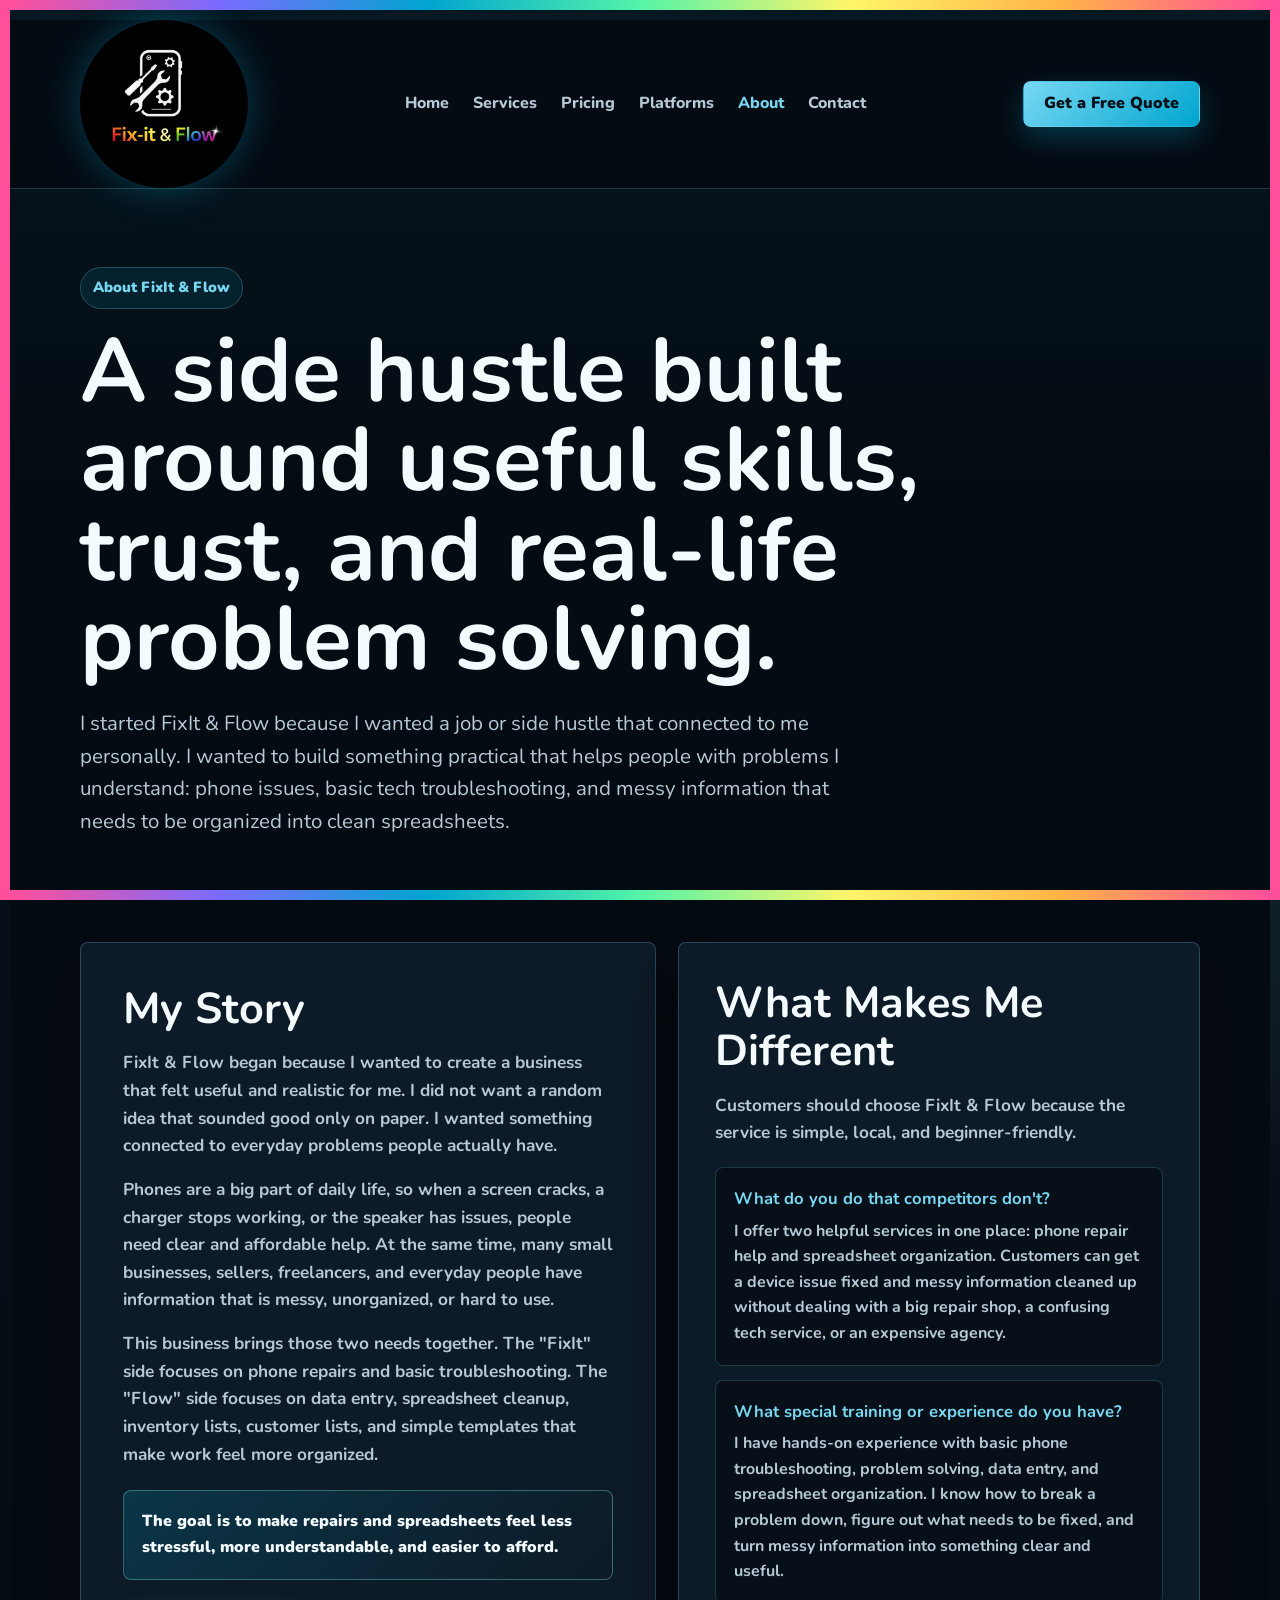
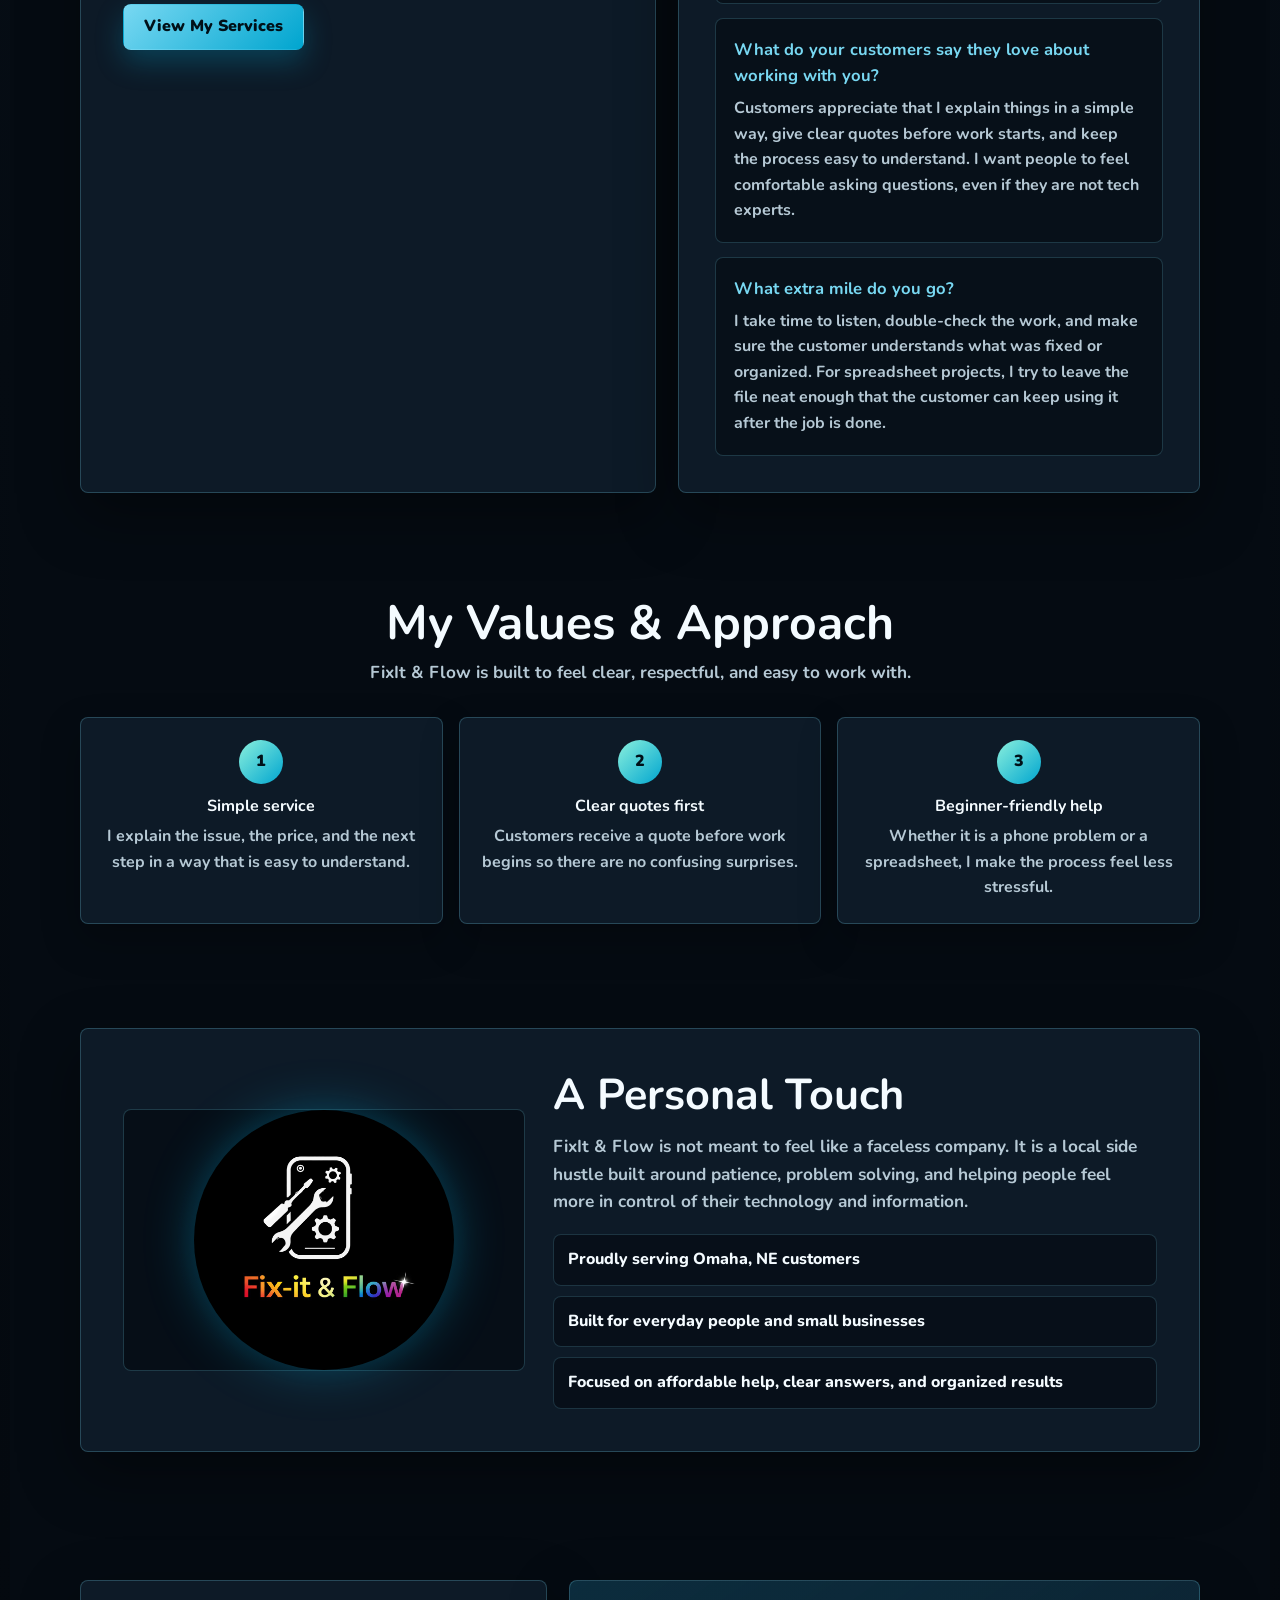
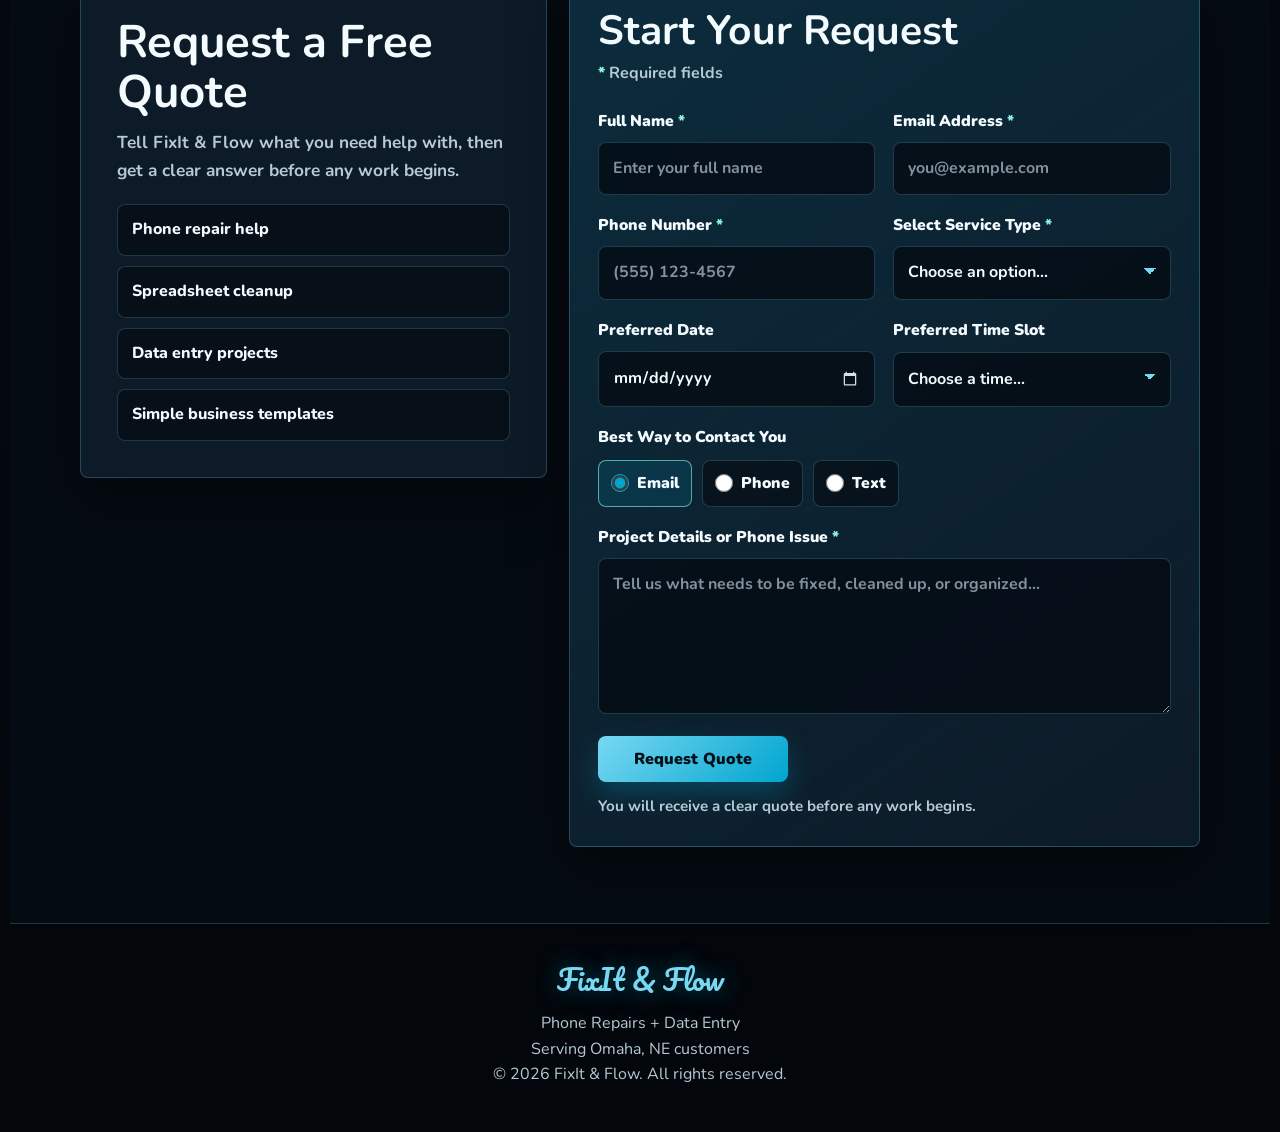
==== commit 0ca19029: "Add platform research dashboard" ====
--- a/about.html
+++ b/about.html
@@ -474,6 +474,7 @@
           <a href="homepage with logo.html">Home</a>
           <a href="services.html">Services</a>
           <a href="services.html#pricing">Pricing</a>
+          <a href="platform-research.html">Platforms</a>
           <a class="active" href="about.html">About</a>
           <a href="contact.html">Contact</a>
         </div>
